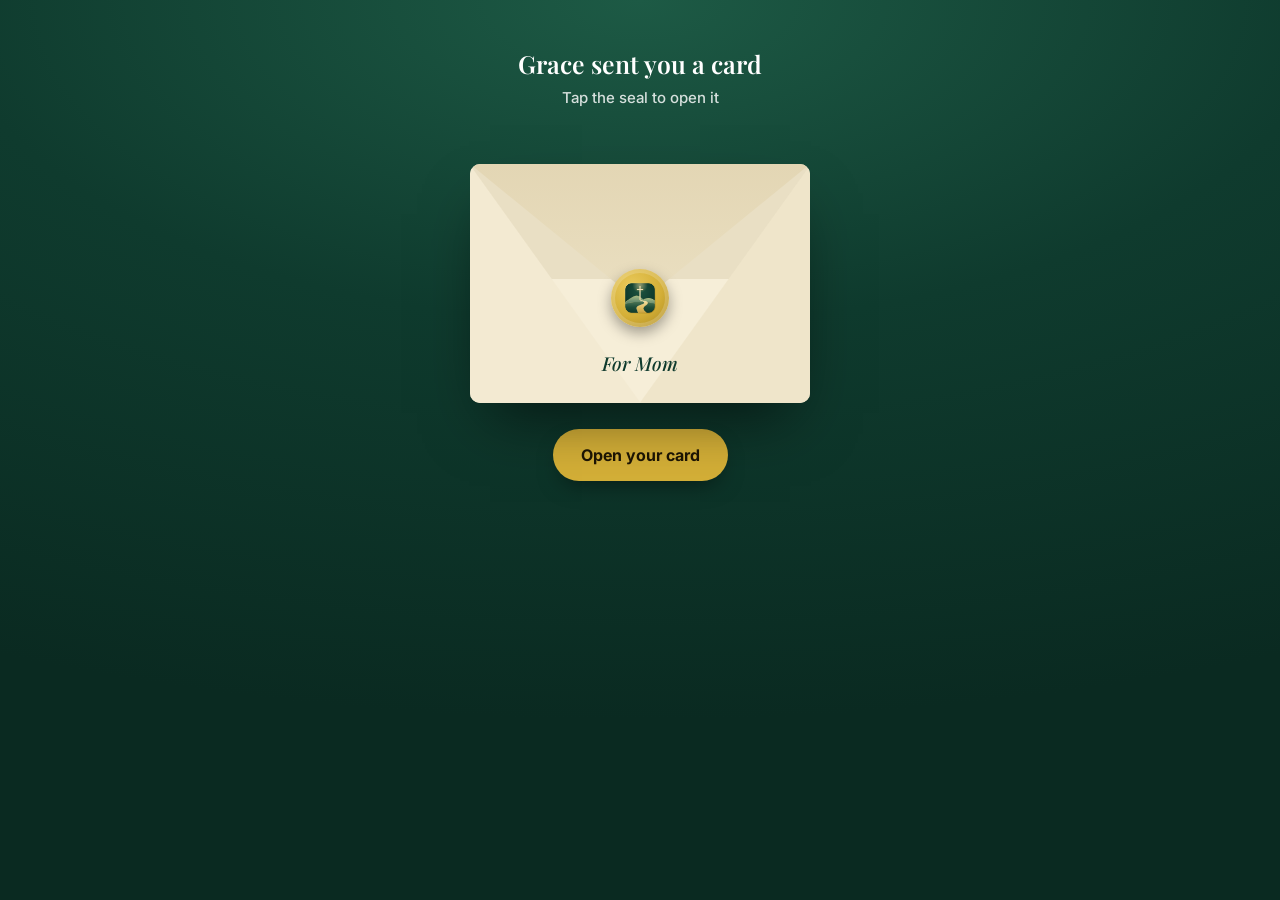
==== card/index.html @ c2c97565 "Faithward website: landing page and Blessing Card viewer" ====
<!doctype html>
<html lang="en">
<head>
<meta charset="utf-8" />
<meta name="viewport" content="width=device-width, initial-scale=1, viewport-fit=cover" />
<title>You have a card | Faithward</title>
<meta name="description" content="Someone sent you a card with Faithward." />
<meta name="robots" content="noindex" />
<meta name="theme-color" content="#0F3B2E" />
<meta property="og:title" content="Someone sent you a card" />
<meta property="og:description" content="Tap to open it." />
<meta property="og:image" content="assets/cards/og-envelope.png" />
<link rel="icon" href="assets/favicon.png" />
<link rel="preconnect" href="https://fonts.googleapis.com" /><link rel="preconnect" href="https://fonts.gstatic.com" crossorigin />
<link href="https://fonts.googleapis.com/css2?family=Inter:wght@400;500;600;700&family=Playfair+Display:ital,wght@0,500;0,600;0,700;1,500&display=swap" rel="stylesheet" />
<link rel="stylesheet" href="card.css" />
</head>
<body>
<main class="stage" id="stage">
  <p class="from-line" id="fromLine">You have a card</p>

  <div class="envelope" id="envelope" aria-hidden="false">
    <div class="env-back"></div>
    <article class="card" id="card" aria-live="polite">
      <img class="art" id="art" alt="" width="1536" height="1152" />
      <div class="inside">
        <h1 id="title"></h1>
        <p class="to" id="to"></p>
        <p class="msg" id="msg"></p>
        <figure class="verse" id="verse" hidden>
          <blockquote id="vtext"></blockquote>
          <figcaption id="vref"></figcaption>
        </figure>
        <section class="prayer" id="prayer" hidden>
          <h2 id="prTitle">A prayer for you</h2>
          <p id="prText"></p>
          <p class="prayer-by" id="prBy"></p>
        </section>
        <p class="sig" id="sig"></p>
      </div>
    </article>
    <div class="env-front"><span class="env-to" id="envTo"></span></div>
    <div class="env-flap"></div>
    <button class="seal" id="open" type="button" aria-label="Open your card"><img src="assets/logo.png" alt="" width="40" height="40" /></button>
  </div>

  <button class="open-btn" id="openBtn" type="button">Open your card</button>

  <footer class="after" id="after">
    <section class="gift" id="gift" aria-label="Your free gift">
      <span class="gift-tag">A little gift for you</span>
      <b></b>
      <p id="giftNote">A short Bible reading for each day, free in your browser. No app, no sign-up and no payment.</p>
      <button type="button" class="gift-btn" id="giftStart">Start day 1</button>
      <div class="reader" id="reader" hidden>
        <div class="reader-day" id="rDay"></div>
        <blockquote id="rText"></blockquote>
        <p class="reader-ref" id="rRef"></p>
        <p class="reader-thought" id="rThought"></p>
        <p class="reader-label">Thought written by Faithward. The verse is the Bible text.</p>
        <div class="reader-nav"><button type="button" id="rPrev">Previous</button><button type="button" id="rNext">Next day</button></div>
      </div>
    </section>
    <button type="button" class="keep-btn" id="keep">Save this card</button>
    <p>Sent with care using Faithward.</p>
    <a href="../">What is Faithward?</a>
  </footer>
</main>
<script src="card-gifts.js" defer></script>
<script src="card.js" defer></script>
</body>
</html>
---- card/card.css ----
:root { --forest:#0F3B2E; --forest-2:#0a2a21; --sage:#6B8F71; --cream:#F7F4EA; --paper:#FFFDF7; --gold:#D4AF37; --gold-ink:#8a6a12; --ink:#14231d; --muted:#4d5c55; --serif:"Playfair Display", Georgia, serif; --sans:Inter, system-ui, sans-serif; }
* { box-sizing: border-box; }
html, body { margin: 0; min-height: 100%; }
body { font-family: var(--sans); color: var(--ink); background: radial-gradient(120% 80% at 50% 0%, #1d5a45 0%, var(--forest) 45%, var(--forest-2) 100%); min-height: 100dvh; -webkit-font-smoothing: antialiased; }
img { display: block; max-width: 100%; height: auto; }
.stage { min-height: 100dvh; display: flex; flex-direction: column; align-items: center; padding: 48px 20px 40px; gap: 26px; overflow-x: hidden; }
.from-line { margin: 0; color: #fff; font: 600 1.55rem/1.25 var(--serif); text-align: center; max-width: 22ch; }
.from-line small { display: block; margin-top: 8px; font: 500 15px/1.4 var(--sans); color: rgba(255,255,255,.82); }

/* Envelope */
.envelope { position: relative; width: min(340px, 88vw); aspect-ratio: 1.42; margin-top: 30px; perspective: 1400px; transition: margin .9s ease; }
.env-back { position: absolute; inset: 0; background: #e9dfc4; border-radius: 10px; box-shadow: 0 30px 60px -20px rgba(0,0,0,.6); }
.env-front { position: absolute; inset: 0; border-radius: 10px; z-index: 3; background:
  linear-gradient(to top right, #f3ead2 49.6%, transparent 50%) left bottom / 50.4% 100% no-repeat,
  linear-gradient(to top left, #efe5ca 49.6%, transparent 50%) right bottom / 50.4% 100% no-repeat,
  linear-gradient(to top, #f6eed8 0 52%, transparent 52%); display: flex; align-items: flex-end; justify-content: center; padding-bottom: 8%; }
.env-to { font: italic 500 1.2rem var(--serif); color: var(--forest); }
.env-flap { position: absolute; left: 0; right: 0; top: 0; height: 58%; z-index: 4; transform-origin: top; transition: transform .7s cubic-bezier(.5,0,.3,1), z-index 0s .35s;
  background: linear-gradient(to bottom, #e3d6b4, #eadfc1); clip-path: polygon(0 0, 100% 0, 50% 100%); border-radius: 10px 10px 0 0; }
.seal { position: absolute; z-index: 5; left: 50%; top: 56%; width: 58px; height: 58px; transform: translate(-50%, -50%); border: 0; border-radius: 50%; cursor: pointer;
  background: radial-gradient(circle at 35% 30%, #e9c95a, var(--gold) 55%, #a8861f); box-shadow: 0 6px 14px rgba(0,0,0,.35), inset 0 0 0 4px rgba(255,255,255,.18); display: grid; place-items: center; transition: transform .35s ease, opacity .35s ease; }
.seal img { width: 34px; height: 34px; border-radius: 9px; }
.seal:hover { transform: translate(-50%, -50%) scale(1.06); }
.seal:focus-visible, .open-btn:focus-visible { outline: 3px solid #fff; outline-offset: 3px; }

/* Card inside */
.card { position: absolute; z-index: 2; left: 5%; right: 5%; top: 6%; height: 88%; background: var(--paper); border-radius: 14px; overflow: hidden; box-shadow: 0 10px 30px rgba(0,0,0,.18); transition: transform 1s cubic-bezier(.3,.8,.3,1) .45s, top 0s; }
.card .art { width: 100%; height: 280px; object-fit: contain; background: #F4EEDC; padding: 10px 10px 0; }
.card .inside { padding: 22px 24px 26px; text-align: center; }
.card h1 { margin: 0; font: 700 1.9rem/1.12 var(--serif); color: var(--forest); }
.card .to { margin: 12px 0 0; font: 600 15px var(--sans); color: var(--gold-ink); letter-spacing: .02em; }
.card .msg { margin: 10px 0 0; font-size: 17px; line-height: 1.6; color: var(--ink); }
.card .verse { margin: 18px 0 0; padding: 16px 16px 14px; border-radius: 12px; background: #eef2ea; border-left: 3px solid var(--sage); text-align: left; }
.card .verse blockquote { margin: 0; font: italic 500 16px/1.55 var(--serif); color: var(--forest); }
.card .verse figcaption { margin-top: 8px; font: 700 13px var(--sans); color: var(--sage); color: #4f6f55; }
.card .sig { margin: 18px 0 0; font: italic 600 1.25rem var(--serif); color: var(--forest); }

/* Open state */
.opened .env-flap { transform: rotateX(180deg); z-index: 1; }
.opened .seal { opacity: 0; transform: translate(-50%, -50%) scale(.6); pointer-events: none; }
.opened .open-btn { opacity: 0; pointer-events: none; }
.opened .card { transform: translateY(var(--rise, -62%)); }
.revealed .envelope { margin-top: var(--lift, 0px); }
.revealed .env-back, .revealed .env-front, .revealed .env-flap { opacity: 0; transition: opacity .6s ease; }
.revealed .card { height: auto; position: relative; left: auto; right: auto; top: auto; transform: none; transition: none; box-shadow: 0 30px 70px -24px rgba(0,0,0,.65); }
.revealed .envelope { aspect-ratio: auto; width: min(400px, 92vw); }
.revealed .from-line { display: none; }

.open-btn { height: 52px; padding: 0 28px; border-radius: 999px; border: 0; background: var(--gold); color: #1d1503; font: 700 16px var(--sans); cursor: pointer; box-shadow: 0 10px 24px -10px rgba(0,0,0,.6); transition: opacity .3s ease; }
.after { width: min(400px, 92vw); opacity: 0; display: none; text-align: center; color: rgba(255,255,255,.85); font-size: 14px; transition: opacity .6s ease .2s; }
.after p { margin: 0 0 6px; }
.after a { color: var(--gold); font-weight: 600; }
.revealed .after { opacity: 1; display: block; }

@media (prefers-reduced-motion: reduce) { .env-flap, .card, .seal { transition: none !important; } }

.gift { background: #F7F4EA; border: 2px solid var(--gold); border-radius: 18px; padding: 16px 18px 18px; margin: 0 0 14px; text-align: left; color: var(--forest); }
.gift-tag { display: inline-block; font: 700 11px/1 Inter, sans-serif; letter-spacing: .08em; text-transform: uppercase; color: #6B5310; background: rgba(212,175,55,.25); padding: 6px 9px; border-radius: 99px; }
.gift b { display: block; font: 700 1.25rem/1.25 var(--serif); margin: 10px 0 6px; }
.gift p { margin: 0 0 12px; color: #2C4A3E; font-size: 15px; line-height: 1.45; }
.gift-btn { width: 100%; border: 0; border-radius: 12px; background: var(--forest); color: #fff; font: 600 16px Inter, sans-serif; padding: 13px; }
.keep-btn { width: 100%; border: 2px solid rgba(255,255,255,.7); background: transparent; color: #fff; border-radius: 12px; font: 600 16px Inter, sans-serif; padding: 12px; margin: 0 0 14px; }
.stage:not(.opened) .card { visibility: hidden; }
.opened .from-line { opacity: 0; transition: opacity .3s ease; }
.revealed .open-btn { display: none; }
.opened .envelope { margin-top: 150px; }
.revealed .envelope { margin-top: 0; }

.reader-day { font: 700 13px var(--sans); letter-spacing: .06em; text-transform: uppercase; color: var(--gold-ink); margin: 2px 0 8px; }
.reader blockquote { margin: 0; font: italic 500 17px/1.55 var(--serif); color: var(--forest); }
.reader-ref { margin: 8px 0 0 !important; font: 700 13px var(--sans); color: #4f6f55 !important; }
.reader-thought { margin: 12px 0 0 !important; font-size: 16px !important; color: var(--ink) !important; }
.reader-label { margin: 8px 0 12px !important; font-size: 12px !important; font-weight: 600; color: var(--muted) !important; }
.reader-nav { display: grid; grid-template-columns: 1fr 1fr; gap: 8px; }
.reader-nav button { height: 46px; border-radius: 12px; font: 600 15px var(--sans); border: 2px solid var(--forest); background: #fff; color: var(--forest); }
.reader-nav button:last-child { background: var(--forest); color: #fff; }
.reader-nav button:disabled { opacity: .4; }

.card .prayer { margin: 18px 0 0; padding: 16px 16px 14px; border-radius: 12px; background: #fbf6e6; border: 1.5px solid rgba(212,175,55,.6); text-align: left; }
.card .prayer h2 { margin: 0 0 8px; font: 700 13px var(--sans); letter-spacing: .06em; text-transform: uppercase; color: var(--gold-ink); }
.card .prayer p { margin: 0; font-size: 16px; line-height: 1.6; color: var(--ink); white-space: pre-line; }
.card .prayer .prayer-by { margin-top: 8px; font-size: 12px; font-weight: 600; color: var(--muted); }
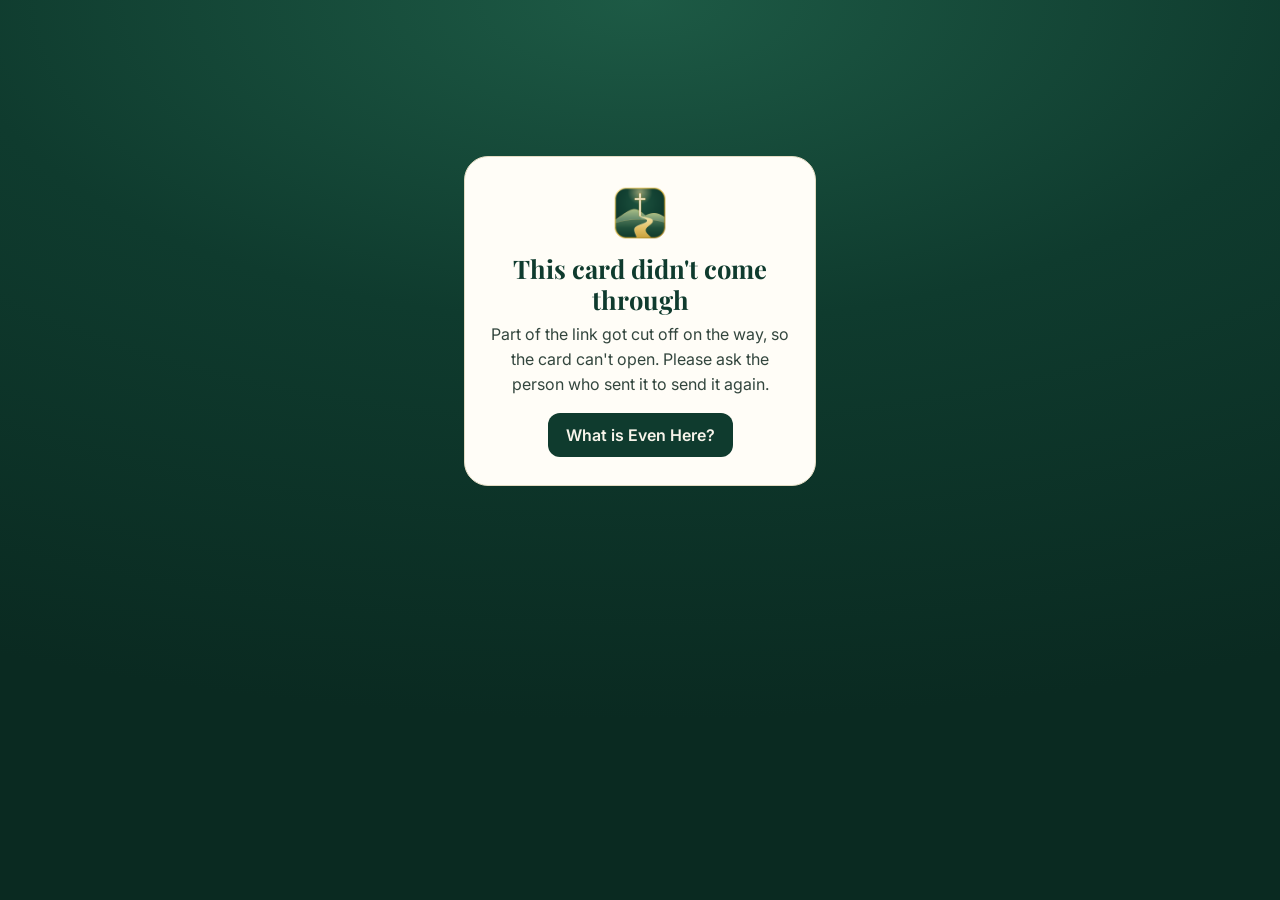
==== commit 1297f57c: "Update website" ====
--- a/card/index.html
+++ b/card/index.html
@@ -3,8 +3,8 @@
 <head>
 <meta charset="utf-8" />
 <meta name="viewport" content="width=device-width, initial-scale=1, viewport-fit=cover" />
-<title>You have a card | Faithward</title>
-<meta name="description" content="Someone sent you a card with Faithward." />
+<title>You have a card | Even Here</title>
+<meta name="description" content="Someone sent you a card with Even Here." />
 <meta name="robots" content="noindex" />
 <meta name="theme-color" content="#0F3B2E" />
 <meta property="og:title" content="Someone sent you a card" />
@@ -17,6 +17,12 @@
 </head>
 <body>
 <main class="stage" id="stage">
+  <section class="broken" id="broken" hidden>
+    <img src="assets/logo.png" alt="" width="56" height="56" />
+    <h1>This card didn't come through</h1>
+    <p>Part of the link got cut off on the way, so the card can't open. Please ask the person who sent it to send it again.</p>
+    <a href="../">What is Even Here?</a>
+  </section>
   <p class="from-line" id="fromLine">You have a card</p>
 
   <div class="envelope" id="envelope" aria-hidden="false">
@@ -57,13 +63,13 @@
         <blockquote id="rText"></blockquote>
         <p class="reader-ref" id="rRef"></p>
         <p class="reader-thought" id="rThought"></p>
-        <p class="reader-label">Thought written by Faithward. The verse is the Bible text.</p>
+        <p class="reader-label">Thought written by Even Here. The verse is the Bible text.</p>
         <div class="reader-nav"><button type="button" id="rPrev">Previous</button><button type="button" id="rNext">Next day</button></div>
       </div>
     </section>
     <button type="button" class="keep-btn" id="keep">Save this card</button>
-    <p>Sent with care using Faithward.</p>
-    <a href="../">What is Faithward?</a>
+    <p>Sent with care using Even Here.</p>
+    <a href="../">What is Even Here?</a>
   </footer>
 </main>
 <script src="card-gifts.js" defer></script>
--- a/card/card.css
+++ b/card/card.css
@@ -80,3 +80,11 @@
 .card .prayer h2 { margin: 0 0 8px; font: 700 13px var(--sans); letter-spacing: .06em; text-transform: uppercase; color: var(--gold-ink); }
 .card .prayer p { margin: 0; font-size: 16px; line-height: 1.6; color: var(--ink); white-space: pre-line; }
 .card .prayer .prayer-by { margin-top: 8px; font-size: 12px; font-weight: 600; color: var(--muted); }
+
+/* Shown only when the card link is missing or damaged. */
+.broken{max-width:22rem;margin:12vh auto 0;padding:28px 22px;text-align:center;background:#FFFDF7;border:1px solid #E4DCC4;border-radius:24px;color:#0F3B2E}
+.broken h1{font-family:"Playfair Display",Georgia,serif;font-size:1.6rem;line-height:1.2;margin:12px 0 8px}
+.broken p{font-size:16px;line-height:1.55;color:#33463E;margin:0 0 16px}
+.broken a{display:inline-block;padding:12px 18px;border-radius:12px;background:#0F3B2E;color:#F7F4EA;font-weight:600;text-decoration:none}
+.no-card .envelope,.no-card .open-btn,.no-card .after,.no-card .from-line{display:none !important}
+.broken img{display:block;margin:0 auto;border-radius:14px}
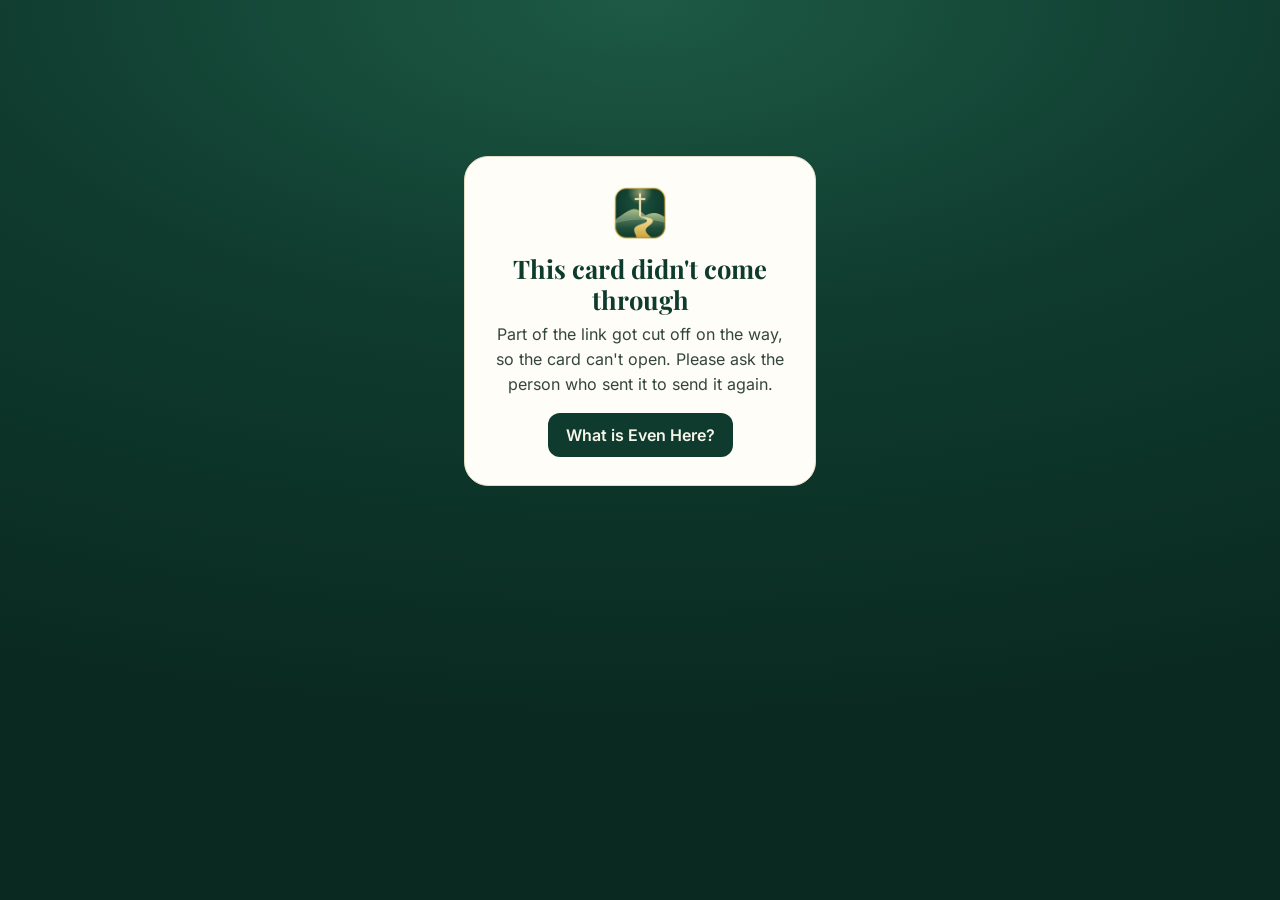
==== commit 7c6c09a9: "Update website" ====
--- a/card/index.html
+++ b/card/index.html
@@ -11,8 +11,7 @@
 <meta property="og:description" content="Tap to open it." />
 <meta property="og:image" content="assets/cards/og-envelope.png" />
 <link rel="icon" href="assets/favicon.png" />
-<link rel="preconnect" href="https://fonts.googleapis.com" /><link rel="preconnect" href="https://fonts.gstatic.com" crossorigin />
-<link href="https://fonts.googleapis.com/css2?family=Inter:wght@400;500;600;700&family=Playfair+Display:ital,wght@0,500;0,600;0,700;1,500&display=swap" rel="stylesheet" />
+<link rel="stylesheet" href="card-fonts.css" />
 <link rel="stylesheet" href="card.css" />
 </head>
 <body>
@@ -53,11 +52,12 @@
   <button class="open-btn" id="openBtn" type="button">Open your card</button>
 
   <footer class="after" id="after">
-    <section class="gift" id="gift" aria-label="Your free gift">
-      <span class="gift-tag">A little gift for you</span>
+    <section class="amen" id="amen" hidden aria-live="polite"></section>
+    <section class="gift" id="gift" aria-label="Optional readings">
+      <span class="gift-tag">Optional, if you'd like</span>
       <b></b>
-      <p id="giftNote">A short Bible reading for each day, free in your browser. No app, no sign-up and no payment.</p>
-      <button type="button" class="gift-btn" id="giftStart">Start day 1</button>
+      <p id="giftNote">Seven short Bible readings, one a day, here whenever you want them. No schedule, nothing to keep up with, and nothing is tracked.</p>
+      <button type="button" class="gift-btn" id="giftStart">Take a look</button>
       <div class="reader" id="reader" hidden>
         <div class="reader-day" id="rDay"></div>
         <blockquote id="rText"></blockquote>
@@ -65,14 +65,38 @@
         <p class="reader-thought" id="rThought"></p>
         <p class="reader-label">Thought written by Even Here. The verse is the Bible text.</p>
         <div class="reader-nav"><button type="button" id="rPrev">Previous</button><button type="button" id="rNext">Next day</button></div>
+        <button type="button" class="reader-close" id="rClose">Close readings</button>
       </div>
     </section>
     <button type="button" class="keep-btn" id="keep">Save this card</button>
     <p>Sent with care using Even Here.</p>
     <a href="../">What is Even Here?</a>
+    <p class="credit">Scripture quotations are from the World English Bible, which is in the public domain.</p>
   </footer>
 </main>
 <script src="card-gifts.js" defer></script>
-<script src="card.js" defer></script>
+<script>
+// Short links (?c=CODE) keep texts tidy. The card is fetched with the public read-only key,
+// which can only open a card by its exact code. Older links with everything after "#" still work.
+window.FW_SB = { url: "https://pmjhctxeoudnytplumam.supabase.co", key: "eyJhbGciOiJIUzI1NiIsInR5cCI6IkpXVCJ9.eyJpc3MiOiJzdXBhYmFzZSIsInJlZiI6InBtamhjdHhlb3Vkbnl0cGx1bWFtIiwicm9sZSI6ImFub24iLCJpYXQiOjE3OTM0NjA4NDcsImV4cCI6MjEwOTAzNjg0N30.4C0kBhcfG7Mq6h-3CwZCPQQlOwBxUENsENnAdKdUWBk" };
+(function () {
+  var code = (new URLSearchParams(location.search).get("c") || "").replace(/[^A-Za-z0-9]/g, "").slice(0, 10);
+  function run() { var s = document.createElement("script"); s.src = "card.js"; document.body.appendChild(s); }
+  function start() {
+    if (!code || location.hash.length > 1) return run();
+    fetch(FW_SB.url + "/rest/v1/rpc/get_shared_card", {
+      method: "POST",
+      headers: { "Content-Type": "application/json", apikey: FW_SB.key, Authorization: "Bearer " + FW_SB.key },
+      body: JSON.stringify({ p_id: code })
+    }).then(function (r) { return r.ok ? r.json() : null; }).then(function (card) {
+      if (card && typeof card === "object") {
+        var b64 = btoa(unescape(encodeURIComponent(JSON.stringify(card)))).replace(/\+/g, "-").replace(/\//g, "_").replace(/=+$/, "");
+        history.replaceState(null, "", location.pathname + location.search + "#" + b64);
+      }
+    }).catch(function () {}).then(run);
+  }
+  if (document.readyState === "loading") document.addEventListener("DOMContentLoaded", start); else start();
+})();
+</script>
 </body>
 </html>
--- a/card/card-fonts.css
+++ b/card/card-fonts.css
@@ -0,0 +1,19 @@
+/* Fonts for the card page, served from this site (no Google Fonts request). Inter and Playfair Display, SIL Open Font License 1.1. */
+@font-face{font-family:'Inter';font-style:normal;font-weight:400;font-display:swap;src:url(assets/fonts/inter-latin-400-normal.woff2) format('woff2');unicode-range:U+0000-00FF,U+0131,U+0152-0153,U+02BB-02BC,U+02C6,U+02DA,U+02DC,U+0304,U+0308,U+0329,U+2000-206F,U+20AC,U+2122,U+2191,U+2193,U+2212,U+2215,U+FEFF,U+FFFD;}
+@font-face{font-family:'Inter';font-style:normal;font-weight:400;font-display:swap;src:url(assets/fonts/inter-latin-ext-400-normal.woff2) format('woff2');unicode-range:U+0100-02BA,U+02BD-02C5,U+02C7-02CC,U+02CE-02D7,U+02DD-02FF,U+0304,U+0308,U+0329,U+1D00-1DBF,U+1E00-1E9F,U+1EF2-1EFF,U+2020,U+20A0-20AB,U+20AD-20C0,U+2113,U+2C60-2C7F,U+A720-A7FF;}
+@font-face{font-family:'Inter';font-style:normal;font-weight:500;font-display:swap;src:url(assets/fonts/inter-latin-500-normal.woff2) format('woff2');unicode-range:U+0000-00FF,U+0131,U+0152-0153,U+02BB-02BC,U+02C6,U+02DA,U+02DC,U+0304,U+0308,U+0329,U+2000-206F,U+20AC,U+2122,U+2191,U+2193,U+2212,U+2215,U+FEFF,U+FFFD;}
+@font-face{font-family:'Inter';font-style:normal;font-weight:500;font-display:swap;src:url(assets/fonts/inter-latin-ext-500-normal.woff2) format('woff2');unicode-range:U+0100-02BA,U+02BD-02C5,U+02C7-02CC,U+02CE-02D7,U+02DD-02FF,U+0304,U+0308,U+0329,U+1D00-1DBF,U+1E00-1E9F,U+1EF2-1EFF,U+2020,U+20A0-20AB,U+20AD-20C0,U+2113,U+2C60-2C7F,U+A720-A7FF;}
+@font-face{font-family:'Inter';font-style:normal;font-weight:600;font-display:swap;src:url(assets/fonts/inter-latin-600-normal.woff2) format('woff2');unicode-range:U+0000-00FF,U+0131,U+0152-0153,U+02BB-02BC,U+02C6,U+02DA,U+02DC,U+0304,U+0308,U+0329,U+2000-206F,U+20AC,U+2122,U+2191,U+2193,U+2212,U+2215,U+FEFF,U+FFFD;}
+@font-face{font-family:'Inter';font-style:normal;font-weight:600;font-display:swap;src:url(assets/fonts/inter-latin-ext-600-normal.woff2) format('woff2');unicode-range:U+0100-02BA,U+02BD-02C5,U+02C7-02CC,U+02CE-02D7,U+02DD-02FF,U+0304,U+0308,U+0329,U+1D00-1DBF,U+1E00-1E9F,U+1EF2-1EFF,U+2020,U+20A0-20AB,U+20AD-20C0,U+2113,U+2C60-2C7F,U+A720-A7FF;}
+@font-face{font-family:'Inter';font-style:normal;font-weight:700;font-display:swap;src:url(assets/fonts/inter-latin-700-normal.woff2) format('woff2');unicode-range:U+0000-00FF,U+0131,U+0152-0153,U+02BB-02BC,U+02C6,U+02DA,U+02DC,U+0304,U+0308,U+0329,U+2000-206F,U+20AC,U+2122,U+2191,U+2193,U+2212,U+2215,U+FEFF,U+FFFD;}
+@font-face{font-family:'Inter';font-style:normal;font-weight:700;font-display:swap;src:url(assets/fonts/inter-latin-ext-700-normal.woff2) format('woff2');unicode-range:U+0100-02BA,U+02BD-02C5,U+02C7-02CC,U+02CE-02D7,U+02DD-02FF,U+0304,U+0308,U+0329,U+1D00-1DBF,U+1E00-1E9F,U+1EF2-1EFF,U+2020,U+20A0-20AB,U+20AD-20C0,U+2113,U+2C60-2C7F,U+A720-A7FF;}
+@font-face{font-family:'Playfair Display';font-style:normal;font-weight:500;font-display:swap;src:url(assets/fonts/playfair-display-latin-500-normal.woff2) format('woff2');unicode-range:U+0000-00FF,U+0131,U+0152-0153,U+02BB-02BC,U+02C6,U+02DA,U+02DC,U+0304,U+0308,U+0329,U+2000-206F,U+20AC,U+2122,U+2191,U+2193,U+2212,U+2215,U+FEFF,U+FFFD;}
+@font-face{font-family:'Playfair Display';font-style:normal;font-weight:500;font-display:swap;src:url(assets/fonts/playfair-display-latin-ext-500-normal.woff2) format('woff2');unicode-range:U+0100-02BA,U+02BD-02C5,U+02C7-02CC,U+02CE-02D7,U+02DD-02FF,U+0304,U+0308,U+0329,U+1D00-1DBF,U+1E00-1E9F,U+1EF2-1EFF,U+2020,U+20A0-20AB,U+20AD-20C0,U+2113,U+2C60-2C7F,U+A720-A7FF;}
+@font-face{font-family:'Playfair Display';font-style:normal;font-weight:600;font-display:swap;src:url(assets/fonts/playfair-display-latin-600-normal.woff2) format('woff2');unicode-range:U+0000-00FF,U+0131,U+0152-0153,U+02BB-02BC,U+02C6,U+02DA,U+02DC,U+0304,U+0308,U+0329,U+2000-206F,U+20AC,U+2122,U+2191,U+2193,U+2212,U+2215,U+FEFF,U+FFFD;}
+@font-face{font-family:'Playfair Display';font-style:normal;font-weight:600;font-display:swap;src:url(assets/fonts/playfair-display-latin-ext-600-normal.woff2) format('woff2');unicode-range:U+0100-02BA,U+02BD-02C5,U+02C7-02CC,U+02CE-02D7,U+02DD-02FF,U+0304,U+0308,U+0329,U+1D00-1DBF,U+1E00-1E9F,U+1EF2-1EFF,U+2020,U+20A0-20AB,U+20AD-20C0,U+2113,U+2C60-2C7F,U+A720-A7FF;}
+@font-face{font-family:'Playfair Display';font-style:normal;font-weight:700;font-display:swap;src:url(assets/fonts/playfair-display-latin-700-normal.woff2) format('woff2');unicode-range:U+0000-00FF,U+0131,U+0152-0153,U+02BB-02BC,U+02C6,U+02DA,U+02DC,U+0304,U+0308,U+0329,U+2000-206F,U+20AC,U+2122,U+2191,U+2193,U+2212,U+2215,U+FEFF,U+FFFD;}
+@font-face{font-family:'Playfair Display';font-style:normal;font-weight:700;font-display:swap;src:url(assets/fonts/playfair-display-latin-ext-700-normal.woff2) format('woff2');unicode-range:U+0100-02BA,U+02BD-02C5,U+02C7-02CC,U+02CE-02D7,U+02DD-02FF,U+0304,U+0308,U+0329,U+1D00-1DBF,U+1E00-1E9F,U+1EF2-1EFF,U+2020,U+20A0-20AB,U+20AD-20C0,U+2113,U+2C60-2C7F,U+A720-A7FF;}
+@font-face{font-family:'Playfair Display';font-style:italic;font-weight:500;font-display:swap;src:url(assets/fonts/playfair-display-latin-500-italic.woff2) format('woff2');unicode-range:U+0000-00FF,U+0131,U+0152-0153,U+02BB-02BC,U+02C6,U+02DA,U+02DC,U+0304,U+0308,U+0329,U+2000-206F,U+20AC,U+2122,U+2191,U+2193,U+2212,U+2215,U+FEFF,U+FFFD;}
+@font-face{font-family:'Playfair Display';font-style:italic;font-weight:500;font-display:swap;src:url(assets/fonts/playfair-display-latin-ext-500-italic.woff2) format('woff2');unicode-range:U+0100-02BA,U+02BD-02C5,U+02C7-02CC,U+02CE-02D7,U+02DD-02FF,U+0304,U+0308,U+0329,U+1D00-1DBF,U+1E00-1E9F,U+1EF2-1EFF,U+2020,U+20A0-20AB,U+20AD-20C0,U+2113,U+2C60-2C7F,U+A720-A7FF;}
+@font-face{font-family:'Playfair Display';font-style:italic;font-weight:600;font-display:swap;src:url(assets/fonts/playfair-display-latin-600-italic.woff2) format('woff2');unicode-range:U+0000-00FF,U+0131,U+0152-0153,U+02BB-02BC,U+02C6,U+02DA,U+02DC,U+0304,U+0308,U+0329,U+2000-206F,U+20AC,U+2122,U+2191,U+2193,U+2212,U+2215,U+FEFF,U+FFFD;}
+@font-face{font-family:'Playfair Display';font-style:italic;font-weight:600;font-display:swap;src:url(assets/fonts/playfair-display-latin-ext-600-italic.woff2) format('woff2');unicode-range:U+0100-02BA,U+02BD-02C5,U+02C7-02CC,U+02CE-02D7,U+02DD-02FF,U+0304,U+0308,U+0329,U+1D00-1DBF,U+1E00-1E9F,U+1EF2-1EFF,U+2020,U+20A0-20AB,U+20AD-20C0,U+2113,U+2C60-2C7F,U+A720-A7FF;}
--- a/card/card.css
+++ b/card/card.css
@@ -29,7 +29,8 @@
 .card .inside { padding: 22px 24px 26px; text-align: center; }
 .card h1 { margin: 0; font: 700 1.9rem/1.12 var(--serif); color: var(--forest); }
 .card .to { margin: 12px 0 0; font: 600 15px var(--sans); color: var(--gold-ink); letter-spacing: .02em; }
-.card .msg { margin: 10px 0 0; font-size: 17px; line-height: 1.6; color: var(--ink); }
+.card .msg { margin: 10px 0 0; font-size: 17px; line-height: 1.6; color: var(--ink); white-space: pre-line; overflow-wrap: anywhere; }
+#prText { white-space: pre-line; overflow-wrap: anywhere; }
 .card .verse { margin: 18px 0 0; padding: 16px 16px 14px; border-radius: 12px; background: #eef2ea; border-left: 3px solid var(--sage); text-align: left; }
 .card .verse blockquote { margin: 0; font: italic 500 16px/1.55 var(--serif); color: var(--forest); }
 .card .verse figcaption { margin-top: 8px; font: 700 13px var(--sans); color: var(--sage); color: #4f6f55; }
@@ -50,6 +51,7 @@
 .after { width: min(400px, 92vw); opacity: 0; display: none; text-align: center; color: rgba(255,255,255,.85); font-size: 14px; transition: opacity .6s ease .2s; }
 .after p { margin: 0 0 6px; }
 .after a { color: var(--gold); font-weight: 600; }
+.after .credit { margin: 18px auto 8px; max-width: 340px; font-size: 12px; line-height: 1.45; color: rgba(255,255,255,.72); }
 .revealed .after { opacity: 1; display: block; }
 
 @media (prefers-reduced-motion: reduce) { .env-flap, .card, .seal { transition: none !important; } }
@@ -58,7 +60,8 @@
 .gift-tag { display: inline-block; font: 700 11px/1 Inter, sans-serif; letter-spacing: .08em; text-transform: uppercase; color: #6B5310; background: rgba(212,175,55,.25); padding: 6px 9px; border-radius: 99px; }
 .gift b { display: block; font: 700 1.25rem/1.25 var(--serif); margin: 10px 0 6px; }
 .gift p { margin: 0 0 12px; color: #2C4A3E; font-size: 15px; line-height: 1.45; }
-.gift-btn { width: 100%; border: 0; border-radius: 12px; background: var(--forest); color: #fff; font: 600 16px Inter, sans-serif; padding: 13px; }
+.gift-btn { width: 100%; border: 2px solid var(--forest); border-radius: 12px; background: transparent; color: var(--forest); font: 600 16px Inter, sans-serif; padding: 11px; cursor: pointer; }
+.reader-close { display: block; margin: 12px auto 0; border: 0; background: none; color: #2C4A3E; font: 600 14px Inter, sans-serif; text-decoration: underline; cursor: pointer; padding: 6px; }
 .keep-btn { width: 100%; border: 2px solid rgba(255,255,255,.7); background: transparent; color: #fff; border-radius: 12px; font: 600 16px Inter, sans-serif; padding: 12px; margin: 0 0 14px; }
 .stage:not(.opened) .card { visibility: hidden; }
 .opened .from-line { opacity: 0; transition: opacity .3s ease; }
@@ -88,3 +91,47 @@
 .broken a{display:inline-block;padding:12px 18px;border-radius:12px;background:#0F3B2E;color:#F7F4EA;font-weight:600;text-decoration:none}
 .no-card .envelope,.no-card .open-btn,.no-card .after,.no-card .from-line{display:none !important}
 .broken img{display:block;margin:0 auto;border-radius:14px}
+
+/* Butterflies when the envelope opens, matched to the occasion. Drawn in code, purely decorative. */
+.flutter-layer { position: fixed; inset: 0; pointer-events: none; z-index: 50; overflow: hidden; }
+.bfly { position: absolute; left: 0; top: 0; width: 34px; height: 30px; will-change: transform, opacity; }
+.bfly .wl, .bfly .wr { transform-box: fill-box; animation: flap var(--flap, .32s) ease-in-out infinite alternate; }
+.bfly .wl { transform-origin: right center; }
+.bfly .wr { transform-origin: left center; }
+@keyframes flap { from { transform: scaleX(1); } to { transform: scaleX(.25); } }
+@media (prefers-reduced-motion: reduce) { .flutter-layer { display: none; } }
+
+/* Amen back (1.1): one optional tap-to-reply. */
+.amen { margin: 0 auto 18px; padding: 20px 18px 18px; border-radius: 16px; background: var(--paper); color: var(--ink); text-align: center; box-shadow: 0 10px 30px rgba(0,0,0,.18); max-width: 420px; width: 100%; }
+.amen h2 { margin: 0; font: 700 1.35rem/1.2 var(--serif); color: var(--forest); }
+.amen .sub { margin: 6px 0 14px; font-size: 15px; line-height: 1.5; color: var(--muted); }
+.amen .opts { display: flex; flex-direction: column; gap: 10px; }
+.amen .row { display: flex; gap: 10px; }
+.amen button { font: 600 16px var(--sans); padding: 14px 12px; min-height: 50px; border-radius: 999px; border: 2px solid var(--forest); background: #fff; color: var(--forest); cursor: pointer; }
+.amen button.primary { background: var(--forest); color: #fff; flex: 1; }
+.amen button.heart { width: 92px; padding: 0; display: grid; place-items: center; border-color: #C8463F; background: #FDF0EE; }
+.amen button:disabled { opacity: .55; cursor: default; }
+.amen.preview .opts { opacity: .9; }
+.amen .hearts { display: inline-flex; gap: 1px; vertical-align: middle; }
+.amen .fine { margin: 12px 0 0; font-size: 13px; line-height: 1.45; color: var(--muted); }
+.amen [hidden] { display: none !important; }
+.amen button.write { display: inline-flex; align-items: center; justify-content: center; gap: 8px; border-style: dashed; background: transparent; }
+.amen .compose { text-align: left; }
+.amen .compose .lbl { display: block; font: 600 15px var(--sans); color: var(--forest); margin: 0 0 6px; }
+.amen textarea { width: 100%; box-sizing: border-box; font: 17px/1.45 var(--sans); color: var(--ink); background: #fff; border: 2px solid var(--forest); border-radius: 14px; padding: 12px 14px; resize: vertical; min-height: 110px; }
+.amen textarea:focus { outline: 3px solid var(--gold); outline-offset: 1px; }
+.amen .count { text-align: right; font-size: 13px; color: var(--muted); margin: 4px 2px 10px; }
+.amen .help { background: #fff; border: 2px solid #a3322b; border-radius: 12px; padding: 10px 12px; margin: 0 0 12px; font-size: 15px; line-height: 1.45; color: var(--ink); }
+.amen .help strong { display: block; color: #a3322b; margin-bottom: 4px; }
+.amen .help a { color: #a3322b; font-weight: 700; }
+.amen .compose .row button { flex: 1; }
+.amen .said.note { font-style: normal; white-space: pre-line; overflow-wrap: anywhere; text-align: left; }
+.amen .err { margin: 10px 0 0; font-size: 14px; font-weight: 600; color: #a3322b; }
+.amen .done { display: flex; flex-direction: column; align-items: center; gap: 8px; }
+.amen .check { width: 52px; height: 52px; border-radius: 50%; background: var(--gold); display: grid; place-items: center; }
+.amen .said { font: italic 500 17px/1.5 var(--serif); color: var(--forest); background: #eef2ea; border-left: 3px solid var(--sage); padding: 10px 14px; border-radius: 10px; margin: 6px 0 0; }
+/* Sound switch: appears once the card is opened. High contrast, big enough to tap. */
+.sound-btn { position: fixed; top: max(12px, env(safe-area-inset-top)); right: 12px; z-index: 60; height: 40px; padding: 0 16px; border-radius: 999px; border: 2px solid var(--gold); background: #0F3B2E; color: #F7F4EA; font: 700 14px var(--sans); cursor: pointer; box-shadow: 0 6px 16px -6px rgba(0,0,0,.5); }
+.sound-btn[aria-pressed="false"] { background: #F7F4EA; color: #0F3B2E; }
+.amen .help .trusted { display: block; margin-top: 8px; padding-top: 8px; border-top: 1px solid rgba(163,50,43,.25); }
+.amen .help a.trusted-btn { display: flex; align-items: center; justify-content: center; height: 44px; margin-top: 8px; border-radius: 10px; background: #0F3B2E; color: #F7F4EA; text-decoration: none; font-weight: 700; }
